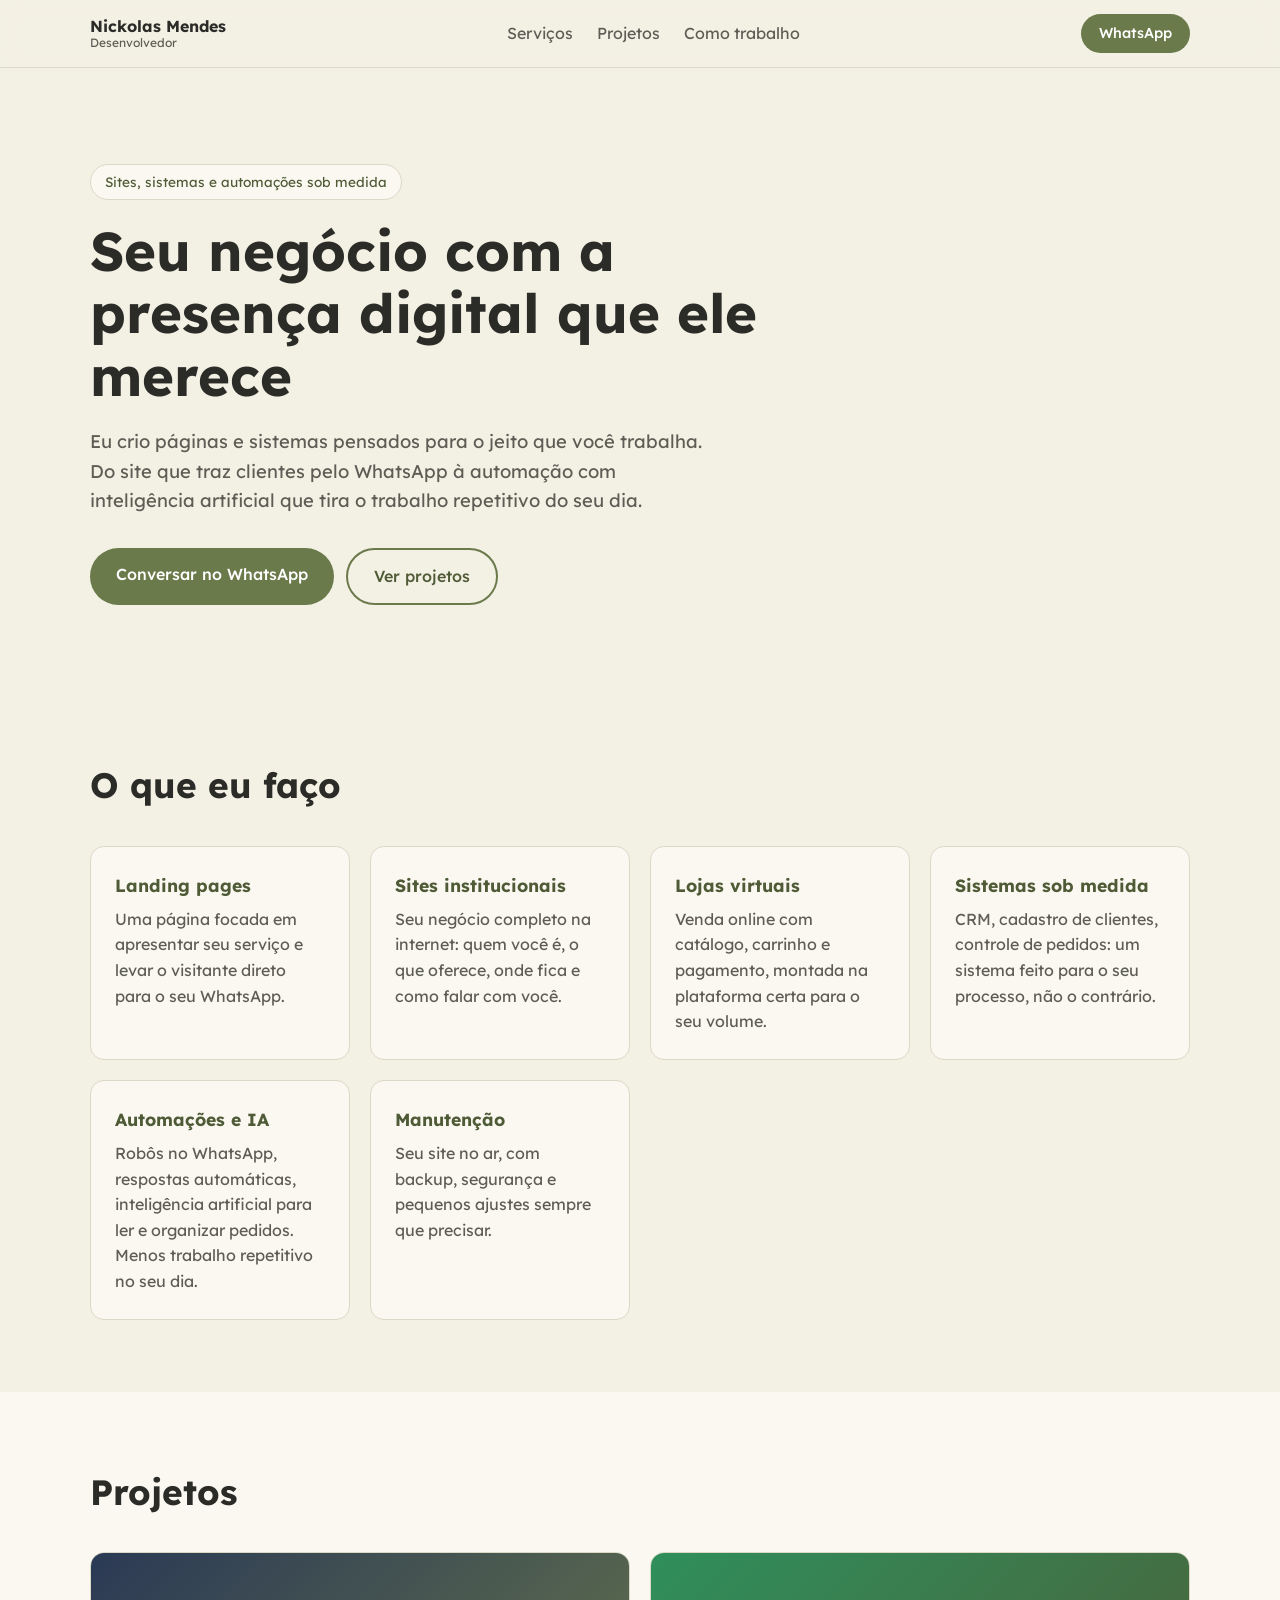
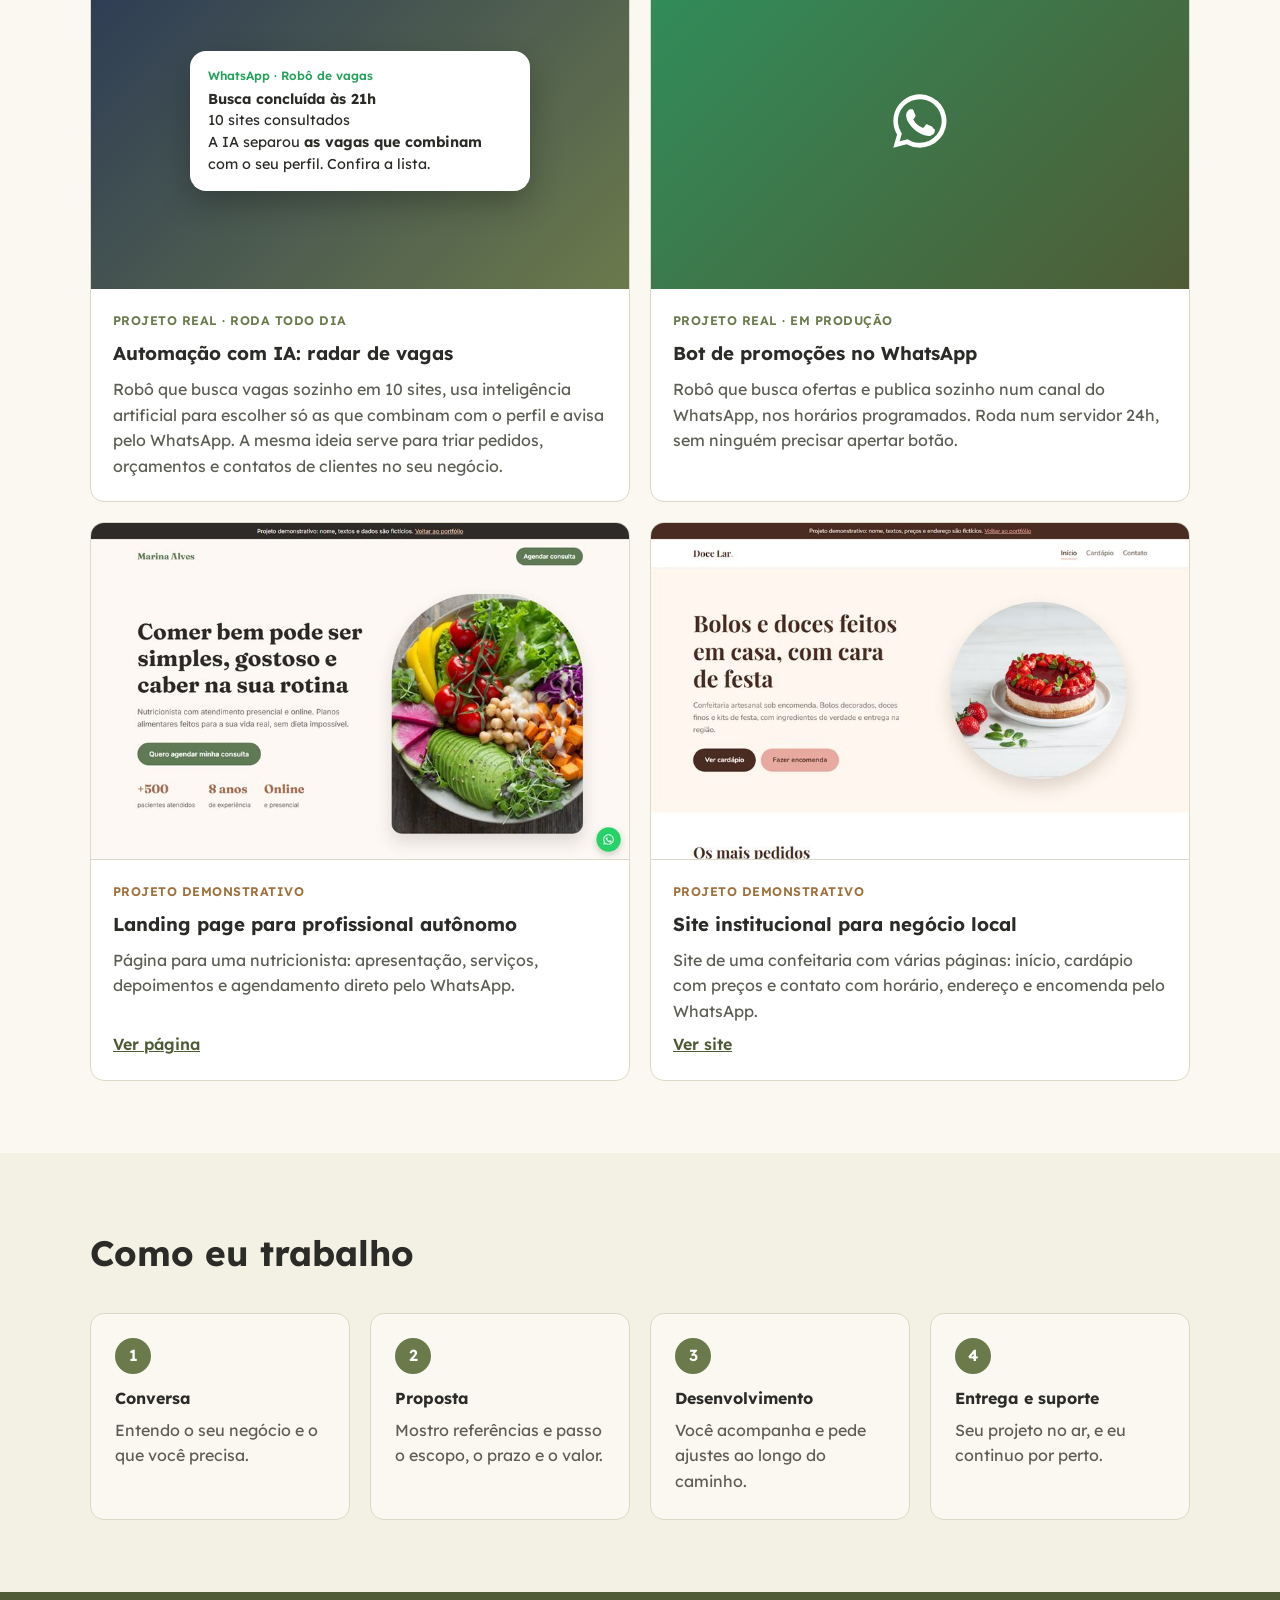
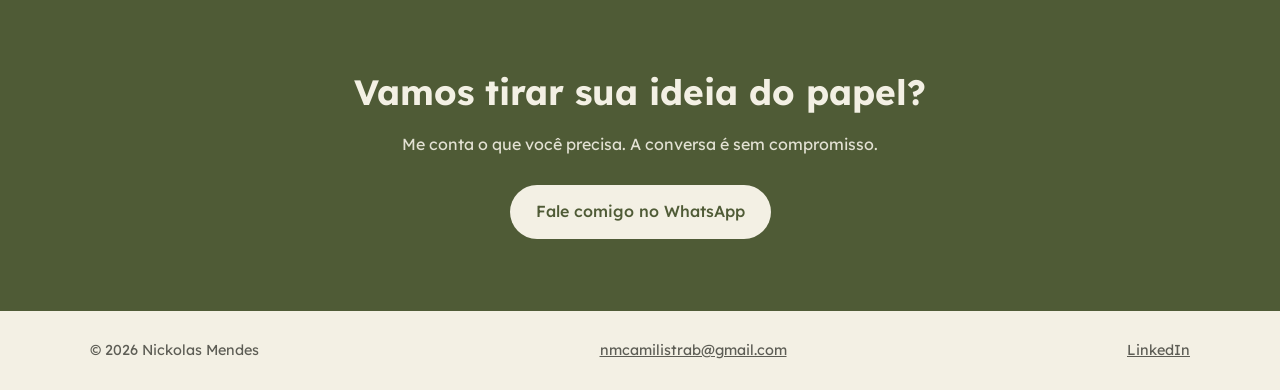
==== public/index.html @ 3e481724 "Portfólio freelance: página principal, demos e deploy na Cloudflare Co-Authored-By: Claude Opus 5.5 " ====
<!doctype html>
<html lang="pt-BR">
<head>
  <meta charset="utf-8">
  <meta name="viewport" content="width=device-width, initial-scale=1">
  <title>Nickolas Mendes | Sites e sistemas para o seu negócio</title>
  <meta name="description" content="Desenvolvedor que cria sites, landing pages, sistemas e automações sob medida para pequenos negócios e profissionais autônomos.">
  <link rel="preconnect" href="https://fonts.googleapis.com">
  <link rel="preconnect" href="https://fonts.gstatic.com" crossorigin>
  <link href="https://fonts.googleapis.com/css2?family=Lexend:wght@400;500;600;700&display=swap" rel="stylesheet">
  <link rel="stylesheet" href="style.css">
</head>
<body>
  <header class="topo">
    <div class="container topo__linha">
      <a class="marca" href="#">Nickolas Mendes<span>Desenvolvedor</span></a>
      <nav class="menu">
        <a href="#servicos">Serviços</a>
        <a href="#projetos">Projetos</a>
        <a href="#como-trabalho">Como trabalho</a>
      </nav>
      <a class="botao botao--pequeno" href="https://wa.me/5511910465371?text=Ol%C3%A1%20Nickolas%2C%20vi%20seu%20portf%C3%B3lio" target="_blank" rel="noopener">WhatsApp</a>
    </div>
  </header>

  <main>
    <section class="hero">
      <div class="container">
        <p class="selo">Sites, sistemas e automações sob medida</p>
        <h1>Seu negócio com a presença digital que ele merece</h1>
        <p class="hero__texto">Eu crio páginas e sistemas pensados para o jeito que você trabalha. Do site que traz clientes pelo WhatsApp à automação com inteligência artificial que tira o trabalho repetitivo do seu dia.</p>
        <div class="hero__acoes">
          <a class="botao" href="https://wa.me/5511910465371?text=Ol%C3%A1%20Nickolas%2C%20quero%20conversar%20sobre%20um%20projeto" target="_blank" rel="noopener">Conversar no WhatsApp</a>
          <a class="botao botao--contorno" href="#projetos">Ver projetos</a>
        </div>
      </div>
    </section>

    <section id="servicos" class="secao">
      <div class="container">
        <h2>O que eu faço</h2>
        <div class="grade grade--3">
          <article class="card">
            <h3>Landing pages</h3>
            <p>Uma página focada em apresentar seu serviço e levar o visitante direto para o seu WhatsApp.</p>
          </article>
          <article class="card">
            <h3>Sites institucionais</h3>
            <p>Seu negócio completo na internet: quem você é, o que oferece, onde fica e como falar com você.</p>
          </article>
          <article class="card">
            <h3>Lojas virtuais</h3>
            <p>Venda online com catálogo, carrinho e pagamento, montada na plataforma certa para o seu volume.</p>
          </article>
          <article class="card">
            <h3>Sistemas sob medida</h3>
            <p>CRM, cadastro de clientes, controle de pedidos: um sistema feito para o seu processo, não o contrário.</p>
          </article>
          <article class="card">
            <h3>Automações e IA</h3>
            <p>Robôs no WhatsApp, respostas automáticas, inteligência artificial para ler e organizar pedidos. Menos trabalho repetitivo no seu dia.</p>
          </article>
          <article class="card">
            <h3>Manutenção</h3>
            <p>Seu site no ar, com backup, segurança e pequenos ajustes sempre que precisar.</p>
          </article>
        </div>
      </div>
    </section>

    <section id="projetos" class="secao secao--clara">
      <div class="container">
        <h2>Projetos</h2>
        <div class="grade grade--2">
          <article class="projeto">
            <div class="projeto__capa projeto__capa--ia" aria-hidden="true">
              <div class="notif">
                <p class="notif__app">WhatsApp · Robô de vagas</p>
                <p><strong>Busca concluída às 21h</strong></p>
                <p>10 sites consultados</p>
                <p>A IA separou <strong>as vagas que combinam</strong> com o seu perfil. Confira a lista.</p>
              </div>
            </div>
            <div class="projeto__corpo">
              <p class="etiqueta">Projeto real · roda todo dia</p>
              <h3>Automação com IA: radar de vagas</h3>
              <p>Robô que busca vagas sozinho em 10 sites, usa inteligência artificial para escolher só as que combinam com o perfil e avisa pelo WhatsApp. A mesma ideia serve para triar pedidos, orçamentos e contatos de clientes no seu negócio.</p>
            </div>
          </article>
          <article class="projeto">
            <div class="projeto__capa projeto__capa--bot" aria-hidden="true"><svg width="64" height="64" viewBox="0 0 24 24" fill="#fff"><path d="M12 2a10 10 0 0 0-8.6 15.1L2 22l5-1.3A10 10 0 1 0 12 2Zm0 18.2c-1.5 0-3-.4-4.3-1.2l-.3-.2-3 .8.8-2.9-.2-.3A8.2 8.2 0 1 1 12 20.2Zm4.5-6.1c-.2-.1-1.5-.7-1.7-.8-.2-.1-.4-.1-.6.1l-.8 1c-.1.2-.3.2-.5.1a6.7 6.7 0 0 1-3.3-2.9c-.3-.4.2-.4.7-1.4.1-.2 0-.3 0-.4l-.8-1.8c-.2-.5-.4-.4-.6-.4h-.5a1 1 0 0 0-.7.3 3 3 0 0 0-.9 2.2 5.2 5.2 0 0 0 1.1 2.8 11.9 11.9 0 0 0 4.6 4c1.7.7 2.4.8 3.2.7.5-.1 1.5-.6 1.7-1.2.2-.6.2-1.1.2-1.2-.1-.1-.3-.2-.5-.3Z"/></svg></div>
            <div class="projeto__corpo">
              <p class="etiqueta">Projeto real · em produção</p>
              <h3>Bot de promoções no WhatsApp</h3>
              <p>Robô que busca ofertas e publica sozinho num canal do WhatsApp, nos horários programados. Roda num servidor 24h, sem ninguém precisar apertar botão.</p>
            </div>
          </article>
          <article class="projeto">
            <img class="projeto__capa projeto__capa--img" src="img/nutricionista.jpg" alt="Landing page de demonstração de uma nutricionista" loading="lazy">
            <div class="projeto__corpo">
              <p class="etiqueta etiqueta--demo">Projeto demonstrativo</p>
              <h3>Landing page para profissional autônomo</h3>
              <p>Página para uma nutricionista: apresentação, serviços, depoimentos e agendamento direto pelo WhatsApp.</p>
              <a class="link" href="demos/nutricionista/">Ver página</a>
            </div>
          </article>
          <article class="projeto">
            <img class="projeto__capa projeto__capa--img" src="img/confeitaria.jpg" alt="Site de demonstração de uma confeitaria" loading="lazy">
            <div class="projeto__corpo">
              <p class="etiqueta etiqueta--demo">Projeto demonstrativo</p>
              <h3>Site institucional para negócio local</h3>
              <p>Site de uma confeitaria com várias páginas: início, cardápio com preços e contato com horário, endereço e encomenda pelo WhatsApp.</p>
              <a class="link" href="demos/confeitaria/">Ver site</a>
            </div>
          </article>
        </div>
      </div>
    </section>

    <section id="como-trabalho" class="secao">
      <div class="container">
        <h2>Como eu trabalho</h2>
        <ol class="passos">
          <li><strong>Conversa</strong><span>Entendo o seu negócio e o que você precisa.</span></li>
          <li><strong>Proposta</strong><span>Mostro referências e passo o escopo, o prazo e o valor.</span></li>
          <li><strong>Desenvolvimento</strong><span>Você acompanha e pede ajustes ao longo do caminho.</span></li>
          <li><strong>Entrega e suporte</strong><span>Seu projeto no ar, e eu continuo por perto.</span></li>
        </ol>
      </div>
    </section>

    <section class="chamada">
      <div class="container">
        <h2>Vamos tirar sua ideia do papel?</h2>
        <p>Me conta o que você precisa. A conversa é sem compromisso.</p>
        <a class="botao botao--claro" href="https://wa.me/5511910465371?text=Ol%C3%A1%20Nickolas%2C%20quero%20conversar%20sobre%20um%20projeto" target="_blank" rel="noopener">Fale comigo no WhatsApp</a>
      </div>
    </section>
  </main>

  <footer class="rodape">
    <div class="container rodape__linha">
      <span>© 2026 Nickolas Mendes</span>
      <a href="mailto:nmcamilistrab@gmail.com">nmcamilistrab@gmail.com</a>
      <a href="https://www.linkedin.com/in/nickolas-mendes" target="_blank" rel="noopener">LinkedIn</a>
    </div>
  </footer>
</body>
</html>
---- public/style.css ----
:root {
  --creme: #f3f0e4;
  --creme-claro: #faf8f1;
  --oliva: #6b7a4b;
  --oliva-escuro: #4f5b36;
  --texto: #2b2b28;
  --texto-suave: #5d5d55;
  --borda: #dcd8c6;
  --raio: 14px;
}

* { box-sizing: border-box; margin: 0; padding: 0; }

body {
  font-family: "Lexend", system-ui, sans-serif;
  background: var(--creme);
  color: var(--texto);
  line-height: 1.6;
}

a { color: inherit; }

.container { width: min(1100px, 100% - 32px); margin-inline: auto; }

/* Topo */
.topo { position: sticky; top: 0; background: rgba(243, 240, 228, .92); backdrop-filter: blur(8px); border-bottom: 1px solid var(--borda); z-index: 10; }
.topo__linha { display: flex; align-items: center; justify-content: space-between; gap: 16px; padding: 14px 0; }
.marca { font-weight: 700; text-decoration: none; display: flex; flex-direction: column; line-height: 1.1; }
.marca span { font-size: .75rem; font-weight: 400; color: var(--texto-suave); }
.menu { display: flex; gap: 24px; }
.menu a { text-decoration: none; color: var(--texto-suave); }
.menu a:hover { color: var(--oliva-escuro); }

/* Botões */
.botao { display: inline-block; background: var(--oliva); color: #fff; text-decoration: none; padding: 14px 26px; border-radius: 999px; font-weight: 500; transition: background .2s; }
.botao:hover { background: var(--oliva-escuro); }
.botao--pequeno { padding: 8px 18px; font-size: .9rem; }
.botao--contorno { background: transparent; color: var(--oliva-escuro); border: 2px solid var(--oliva); }
.botao--contorno:hover { background: var(--oliva); color: #fff; }
.botao--claro { background: var(--creme); color: var(--oliva-escuro); }
.botao--claro:hover { background: #fff; }

/* Hero */
.hero { padding: 96px 0 80px; }
.selo { display: inline-block; background: var(--creme-claro); border: 1px solid var(--borda); padding: 6px 14px; border-radius: 999px; font-size: .85rem; color: var(--oliva-escuro); margin-bottom: 20px; }
.hero h1 { font-size: clamp(2rem, 5vw, 3.4rem); line-height: 1.15; max-width: 760px; }
.hero__texto { font-size: 1.15rem; color: var(--texto-suave); max-width: 620px; margin: 20px 0 32px; }
.hero__acoes { display: flex; gap: 12px; flex-wrap: wrap; }

/* Seções */
.secao { padding: 72px 0; }
.secao--clara { background: var(--creme-claro); }
.secao h2 { font-size: clamp(1.6rem, 3.5vw, 2.2rem); margin-bottom: 32px; }
.grade { display: grid; gap: 20px; }
.grade--3 { grid-template-columns: repeat(auto-fit, minmax(260px, 1fr)); }
.grade--2 { grid-template-columns: repeat(2, 1fr); }

.card { background: var(--creme-claro); border: 1px solid var(--borda); border-radius: var(--raio); padding: 24px; }
.card h3 { font-size: 1.1rem; margin-bottom: 8px; color: var(--oliva-escuro); }
.card p { color: var(--texto-suave); }

/* Projetos */
.projeto { background: #fff; border: 1px solid var(--borda); border-radius: var(--raio); overflow: hidden; display: flex; flex-direction: column; }
.projeto__capa { aspect-ratio: 8 / 5; display: grid; place-items: center; color: #fff; font-weight: 600; font-size: 1.3rem; }
.projeto__capa--ia { background: linear-gradient(135deg, #2b3a55, #6b7a4b); padding: 24px; }
.notif { background: #fff; color: var(--texto); border-radius: 16px; padding: 16px 18px; max-width: 340px; font-size: .9rem; font-weight: 400; line-height: 1.5; box-shadow: 0 12px 30px rgba(0,0,0,.25); }
.notif__app { font-size: .75rem; color: #25a35a; font-weight: 600; margin-bottom: 4px; }
.projeto__capa--bot { background: linear-gradient(135deg, #2f8f5b, #4f5b36); }
.projeto__capa--img { width: 100%; height: auto; aspect-ratio: 8 / 5; object-fit: cover; object-position: top; border-bottom: 1px solid var(--borda); }
.projeto__corpo { padding: 22px; display: flex; flex-direction: column; gap: 8px; flex: 1; }
.projeto__corpo p { color: var(--texto-suave); }
.etiqueta { font-size: .78rem; font-weight: 600; text-transform: uppercase; letter-spacing: .04em; color: var(--oliva) !important; }
.etiqueta--demo { color: #a0703a !important; }
.link { margin-top: auto; color: var(--oliva-escuro); font-weight: 600; }

/* Passos */
.passos { list-style: none; counter-reset: passo; display: grid; gap: 20px; grid-template-columns: repeat(auto-fit, minmax(220px, 1fr)); }
.passos li { counter-increment: passo; background: var(--creme-claro); border: 1px solid var(--borda); border-radius: var(--raio); padding: 24px; display: flex; flex-direction: column; gap: 6px; }
.passos li::before { content: counter(passo); width: 36px; height: 36px; border-radius: 50%; background: var(--oliva); color: #fff; display: grid; place-items: center; font-weight: 600; margin-bottom: 6px; }
.passos span { color: var(--texto-suave); }

/* Chamada final */
.chamada { background: var(--oliva-escuro); color: var(--creme); text-align: center; padding: 72px 0; }
.chamada h2 { font-size: clamp(1.6rem, 3.5vw, 2.2rem); }
.chamada p { margin: 12px 0 28px; opacity: .9; }

/* Rodapé */
.rodape { padding: 28px 0; font-size: .9rem; color: var(--texto-suave); }
.rodape__linha { display: flex; gap: 24px; flex-wrap: wrap; justify-content: space-between; }

@media (max-width: 720px) {
  .menu { display: none; }
  .grade--2 { grid-template-columns: 1fr; }
  .hero { padding: 64px 0 56px; }
}
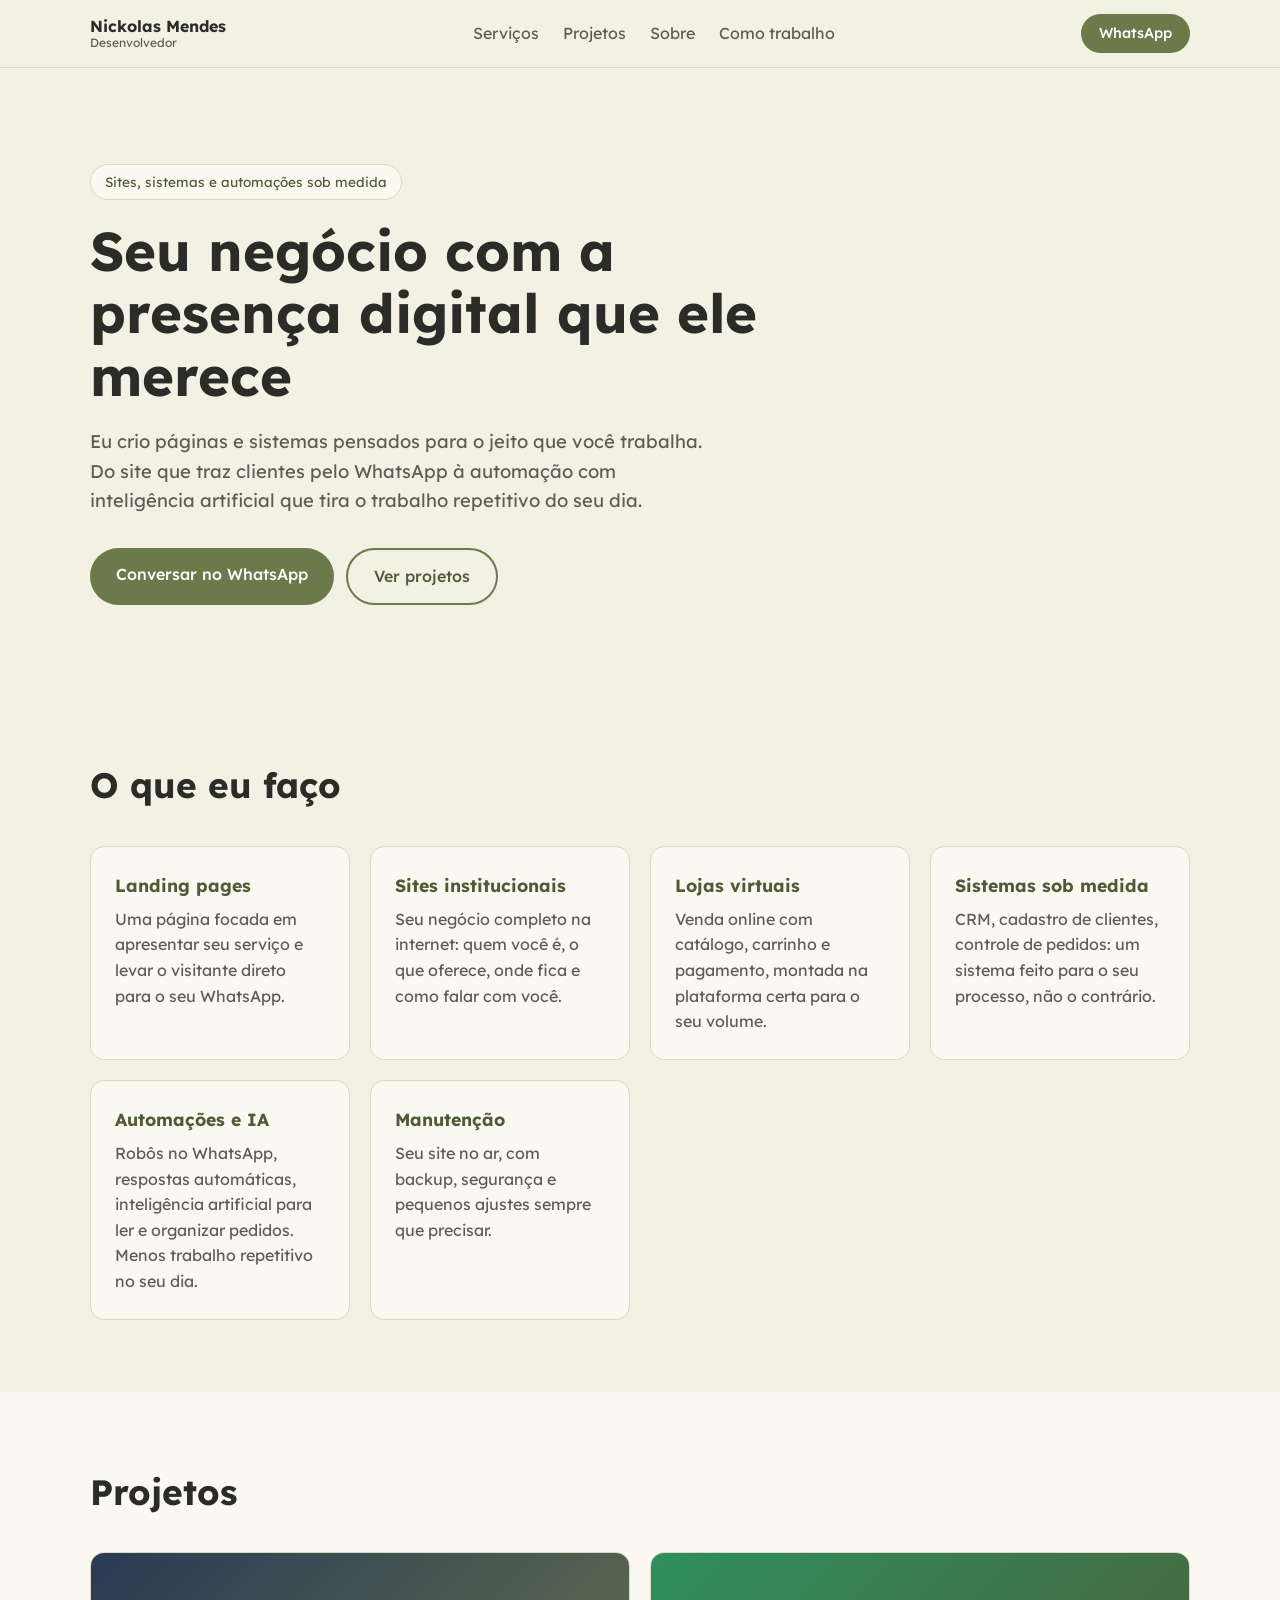
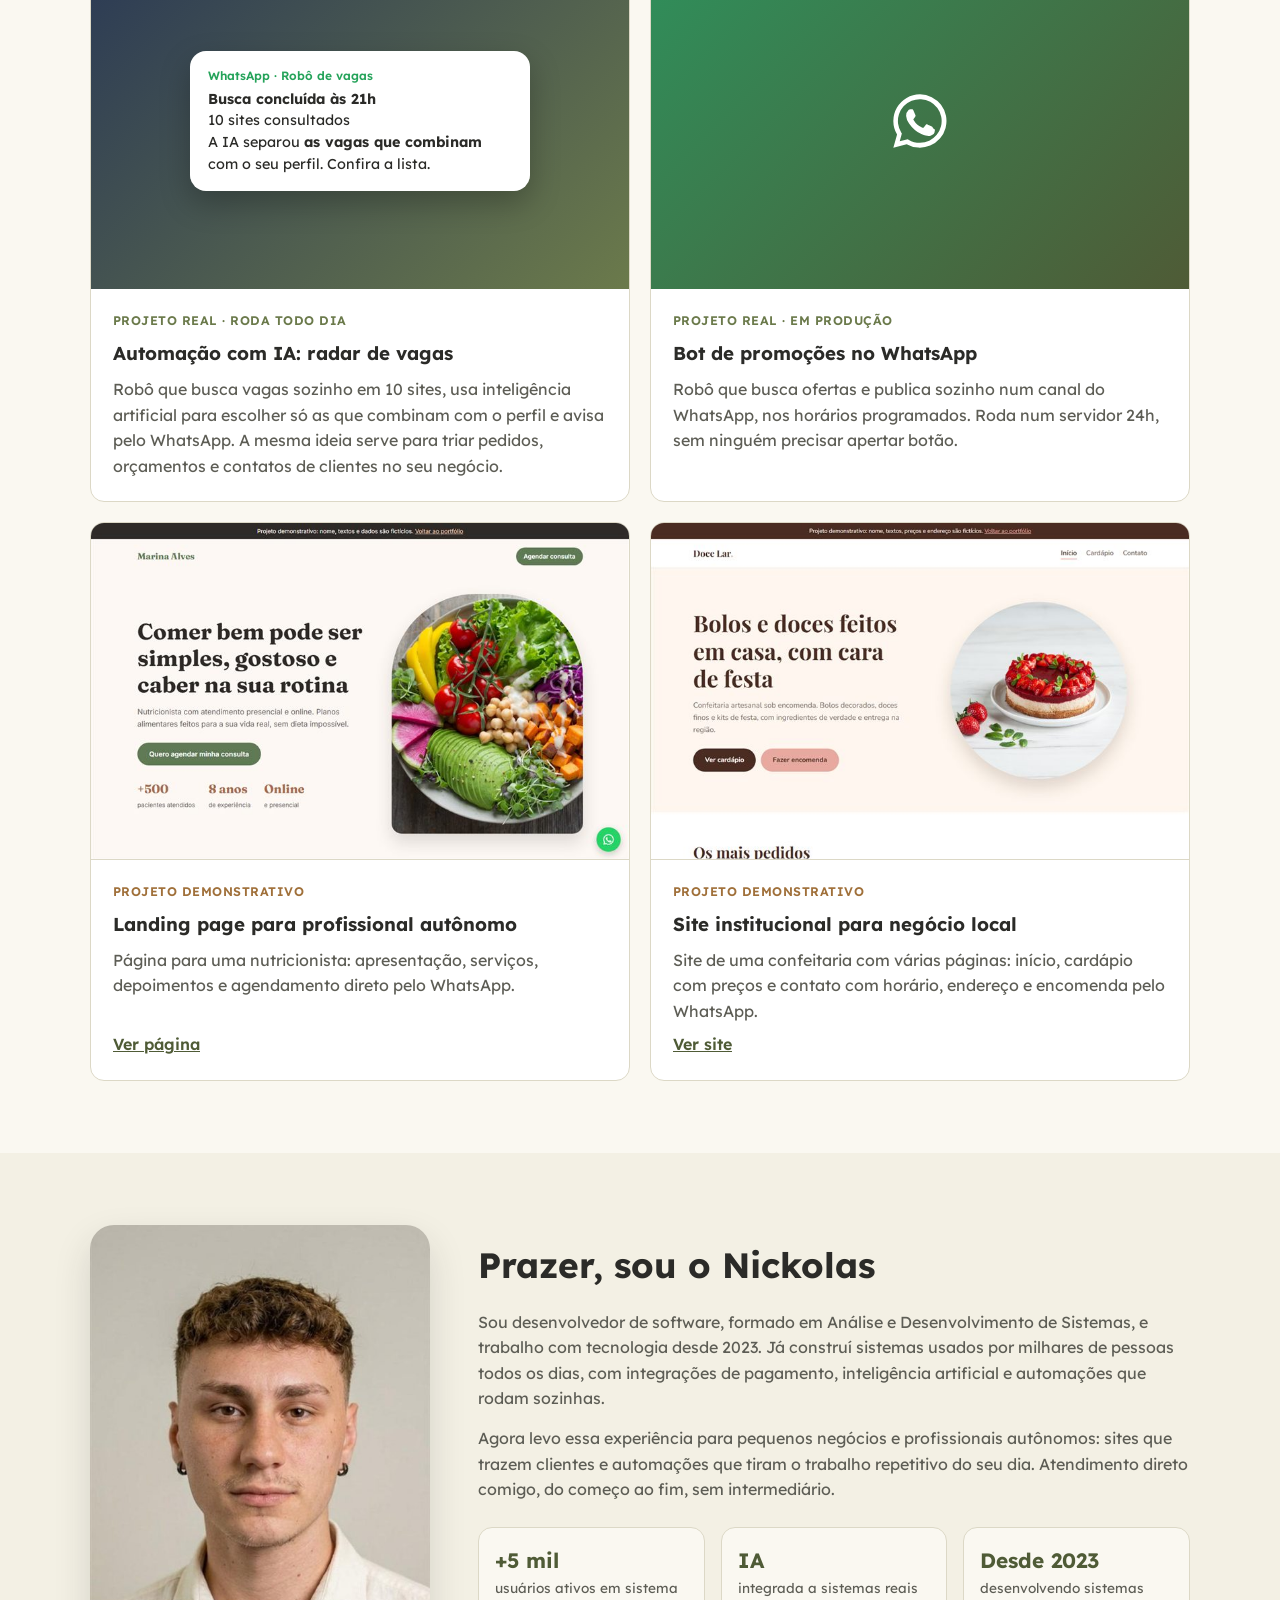
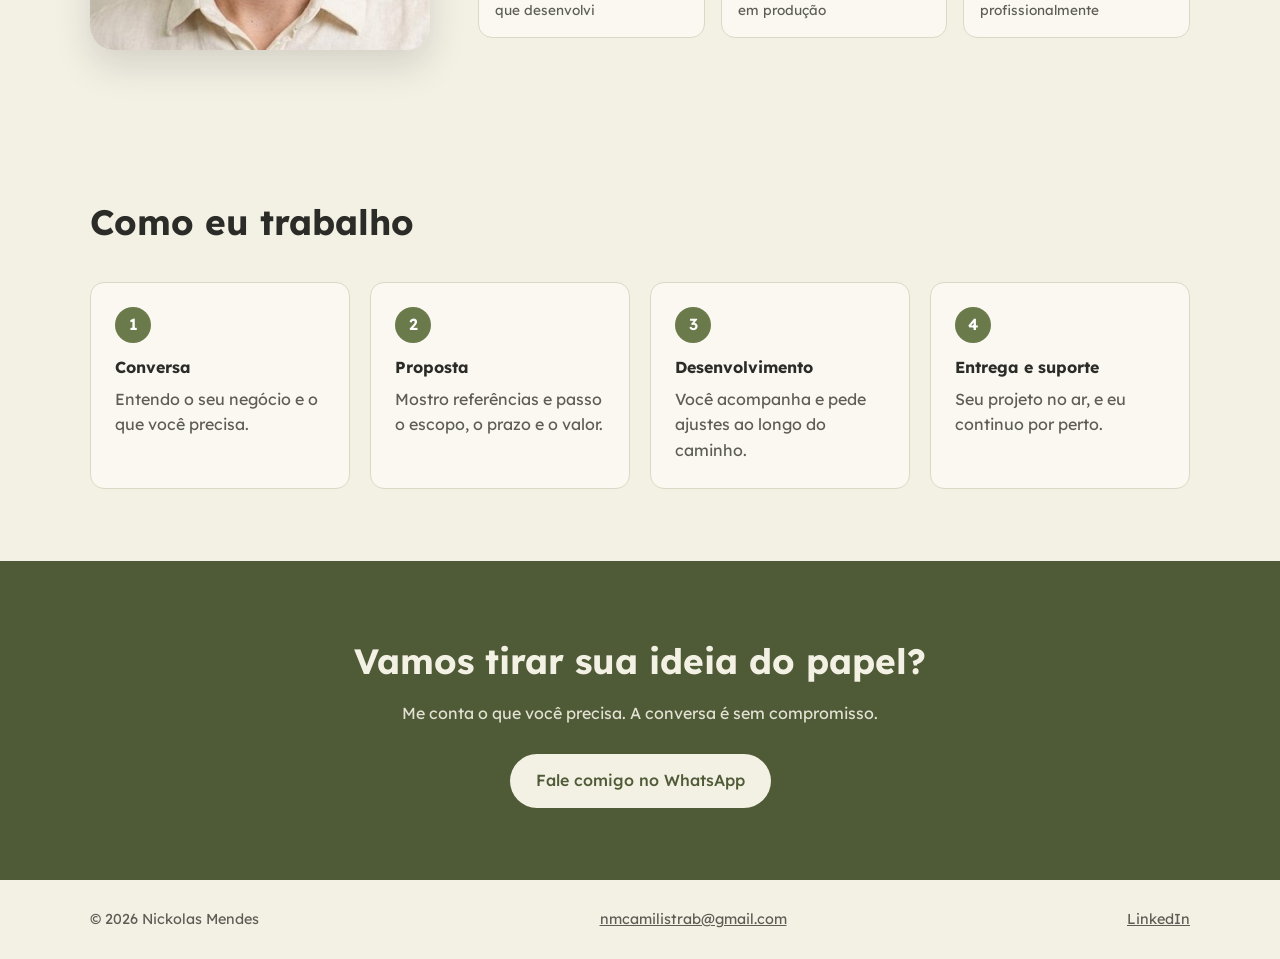
==== commit 5fe76bf7: "Adiciona seção Sobre mim com foto Co-Authored-By: Claude Opus 5.5 <noreply@anthropic.com>" ====
--- a/public/index.html
+++ b/public/index.html
@@ -5,6 +5,16 @@
   <meta name="viewport" content="width=device-width, initial-scale=1">
   <title>Nickolas Mendes | Sites e sistemas para o seu negócio</title>
   <meta name="description" content="Desenvolvedor que cria sites, landing pages, sistemas e automações sob medida para pequenos negócios e profissionais autônomos.">
+  <link rel="icon" href="/favicon.svg" type="image/svg+xml">
+  <meta property="og:type" content="website">
+  <meta property="og:locale" content="pt_BR">
+  <meta property="og:url" content="https://projetos-desenvolvimento.nickolas-196.workers.dev/">
+  <meta property="og:title" content="Nickolas Mendes | Sites, sistemas e automações com IA">
+  <meta property="og:description" content="Landing pages, sites, lojas virtuais e robôs de WhatsApp para o seu negócio. Veja os projetos e fale comigo.">
+  <meta property="og:image" content="https://projetos-desenvolvimento.nickolas-196.workers.dev/img/og.jpg">
+  <meta property="og:image:width" content="1200">
+  <meta property="og:image:height" content="630">
+  <meta name="twitter:card" content="summary_large_image">
   <link rel="preconnect" href="https://fonts.googleapis.com">
   <link rel="preconnect" href="https://fonts.gstatic.com" crossorigin>
   <link href="https://fonts.googleapis.com/css2?family=Lexend:wght@400;500;600;700&display=swap" rel="stylesheet">
@@ -17,6 +27,7 @@
       <nav class="menu">
         <a href="#servicos">Serviços</a>
         <a href="#projetos">Projetos</a>
+        <a href="#sobre">Sobre</a>
         <a href="#como-trabalho">Como trabalho</a>
       </nav>
       <a class="botao botao--pequeno" href="https://wa.me/5511910465371?text=Ol%C3%A1%20Nickolas%2C%20vi%20seu%20portf%C3%B3lio" target="_blank" rel="noopener">WhatsApp</a>
@@ -117,6 +128,22 @@
       </div>
     </section>
 
+    <section id="sobre" class="secao">
+      <div class="container sobre">
+        <img class="sobre__foto" src="img/nickolas.jpg" alt="Foto de Nickolas Mendes" width="480" height="600" loading="lazy">
+        <div class="sobre__texto">
+          <h2>Prazer, sou o Nickolas</h2>
+          <p>Sou desenvolvedor de software, formado em Análise e Desenvolvimento de Sistemas, e trabalho com tecnologia desde 2023. Já construí sistemas usados por milhares de pessoas todos os dias, com integrações de pagamento, inteligência artificial e automações que rodam sozinhas.</p>
+          <p>Agora levo essa experiência para pequenos negócios e profissionais autônomos: sites que trazem clientes e automações que tiram o trabalho repetitivo do seu dia. Atendimento direto comigo, do começo ao fim, sem intermediário.</p>
+          <ul class="sobre__destaques">
+            <li><strong>+5 mil</strong><span>usuários ativos em sistema que desenvolvi</span></li>
+            <li><strong>IA</strong><span>integrada a sistemas reais em produção</span></li>
+            <li><strong>Desde 2023</strong><span>desenvolvendo sistemas profissionalmente</span></li>
+          </ul>
+        </div>
+      </div>
+    </section>
+
     <section id="como-trabalho" class="secao">
       <div class="container">
         <h2>Como eu trabalho</h2>
--- a/public/style.css
+++ b/public/style.css
@@ -73,6 +73,16 @@
 .etiqueta--demo { color: #a0703a !important; }
 .link { margin-top: auto; color: var(--oliva-escuro); font-weight: 600; }
 
+/* Sobre */
+.sobre { display: grid; grid-template-columns: 340px 1fr; gap: 48px; align-items: center; }
+.sobre__foto { width: 100%; height: auto; aspect-ratio: 4 / 5; object-fit: cover; border-radius: 24px; box-shadow: 0 16px 36px rgba(43, 43, 40, .15); }
+.sobre__texto h2 { margin-bottom: 16px; }
+.sobre__texto p { color: var(--texto-suave); margin-bottom: 14px; }
+.sobre__destaques { list-style: none; display: grid; grid-template-columns: repeat(3, 1fr); gap: 16px; margin-top: 24px; }
+.sobre__destaques li { background: var(--creme-claro); border: 1px solid var(--borda); border-radius: var(--raio); padding: 16px; display: flex; flex-direction: column; }
+.sobre__destaques strong { font-size: 1.3rem; color: var(--oliva-escuro); }
+.sobre__destaques span { font-size: .85rem; color: var(--texto-suave); }
+
 /* Passos */
 .passos { list-style: none; counter-reset: passo; display: grid; gap: 20px; grid-template-columns: repeat(auto-fit, minmax(220px, 1fr)); }
 .passos li { counter-increment: passo; background: var(--creme-claro); border: 1px solid var(--borda); border-radius: var(--raio); padding: 24px; display: flex; flex-direction: column; gap: 6px; }
@@ -91,5 +101,8 @@
 @media (max-width: 720px) {
   .menu { display: none; }
   .grade--2 { grid-template-columns: 1fr; }
+  .sobre { grid-template-columns: 1fr; gap: 28px; }
+  .sobre__foto { max-width: 280px; margin-inline: auto; }
+  .sobre__destaques { grid-template-columns: 1fr; }
   .hero { padding: 64px 0 56px; }
 }
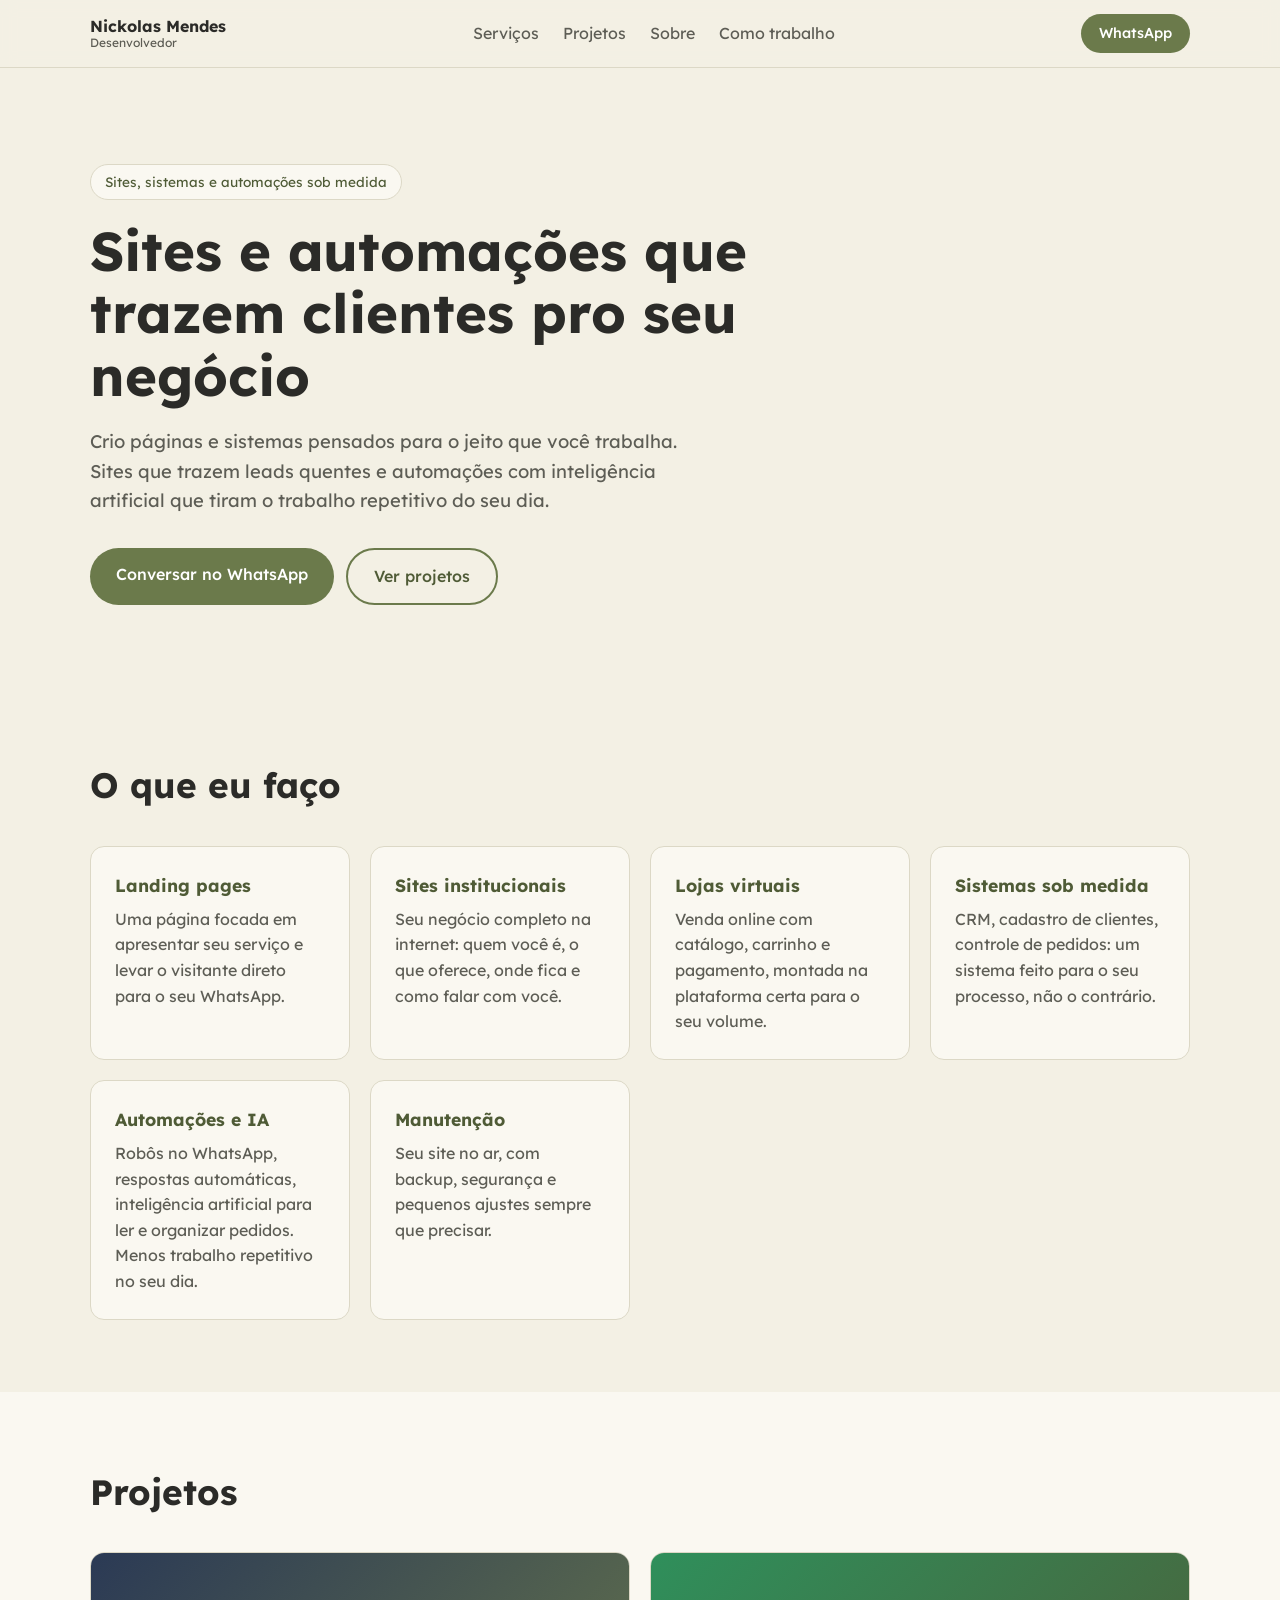
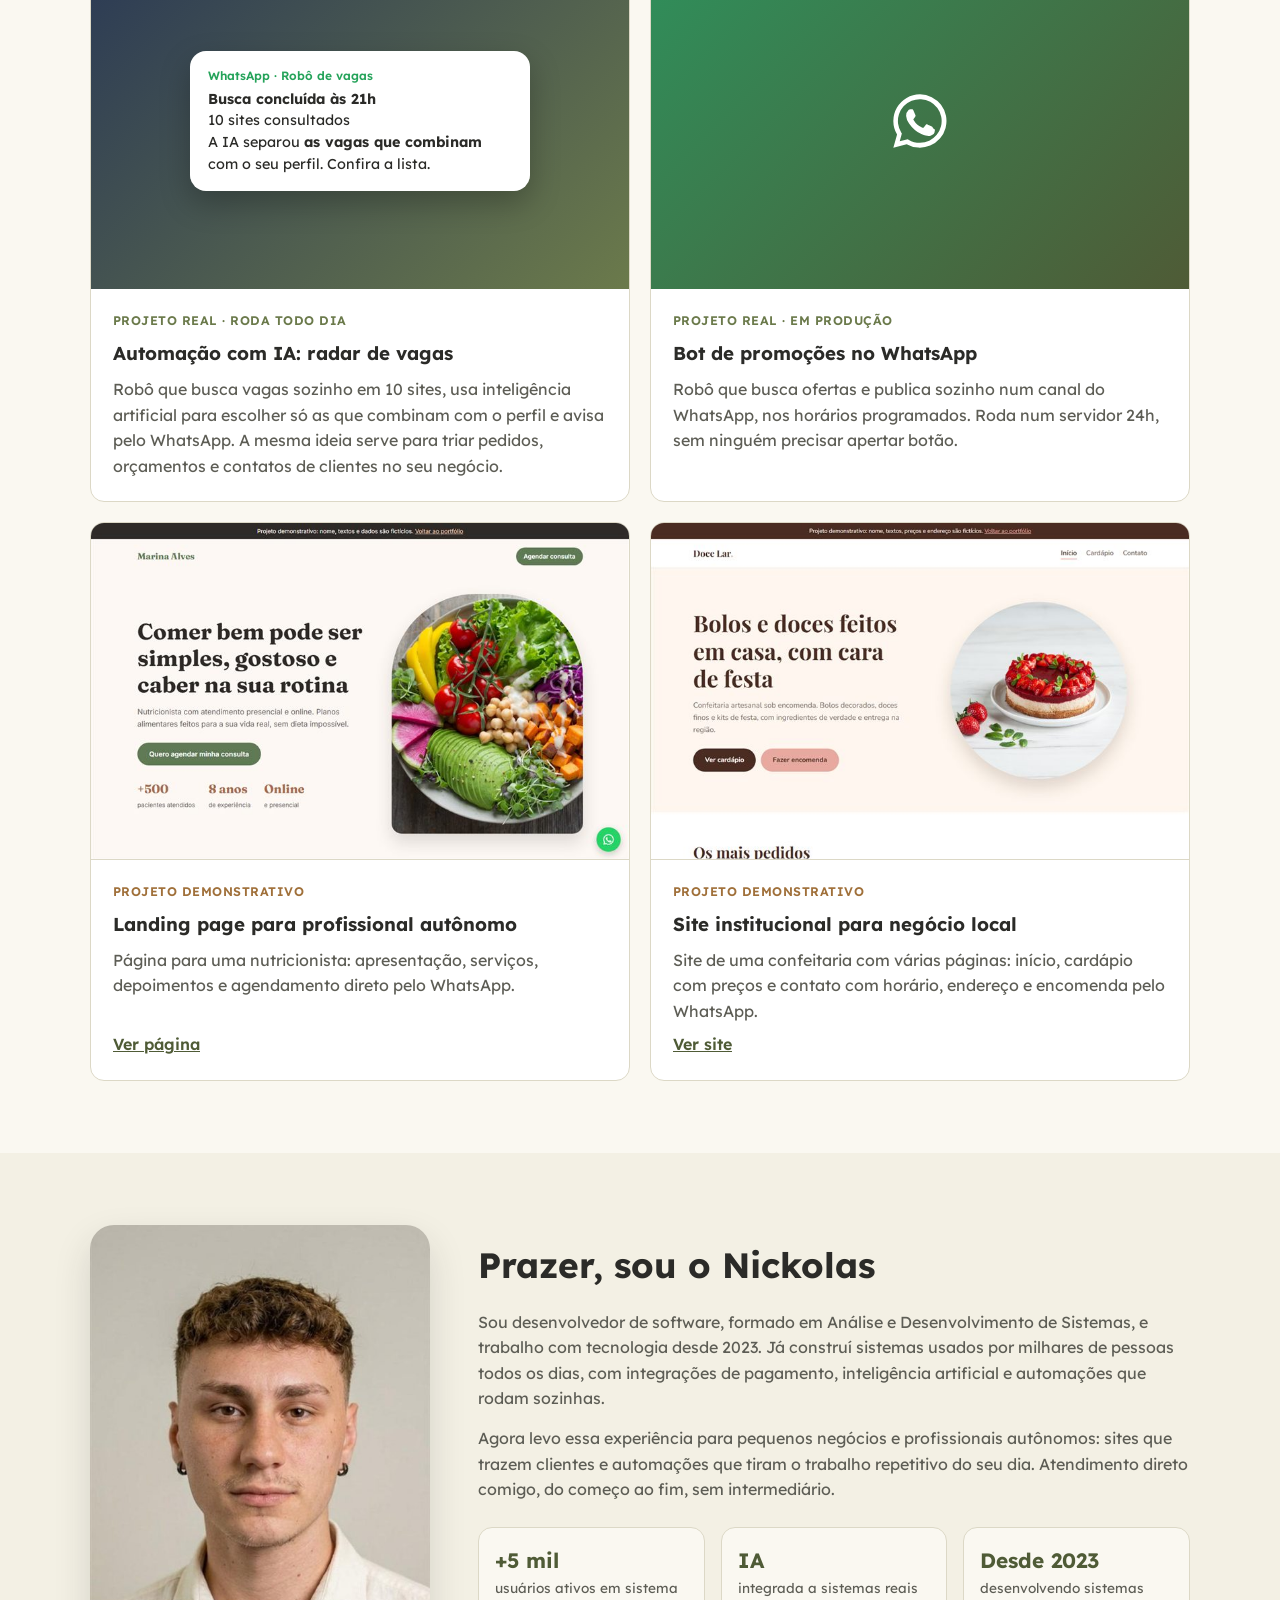
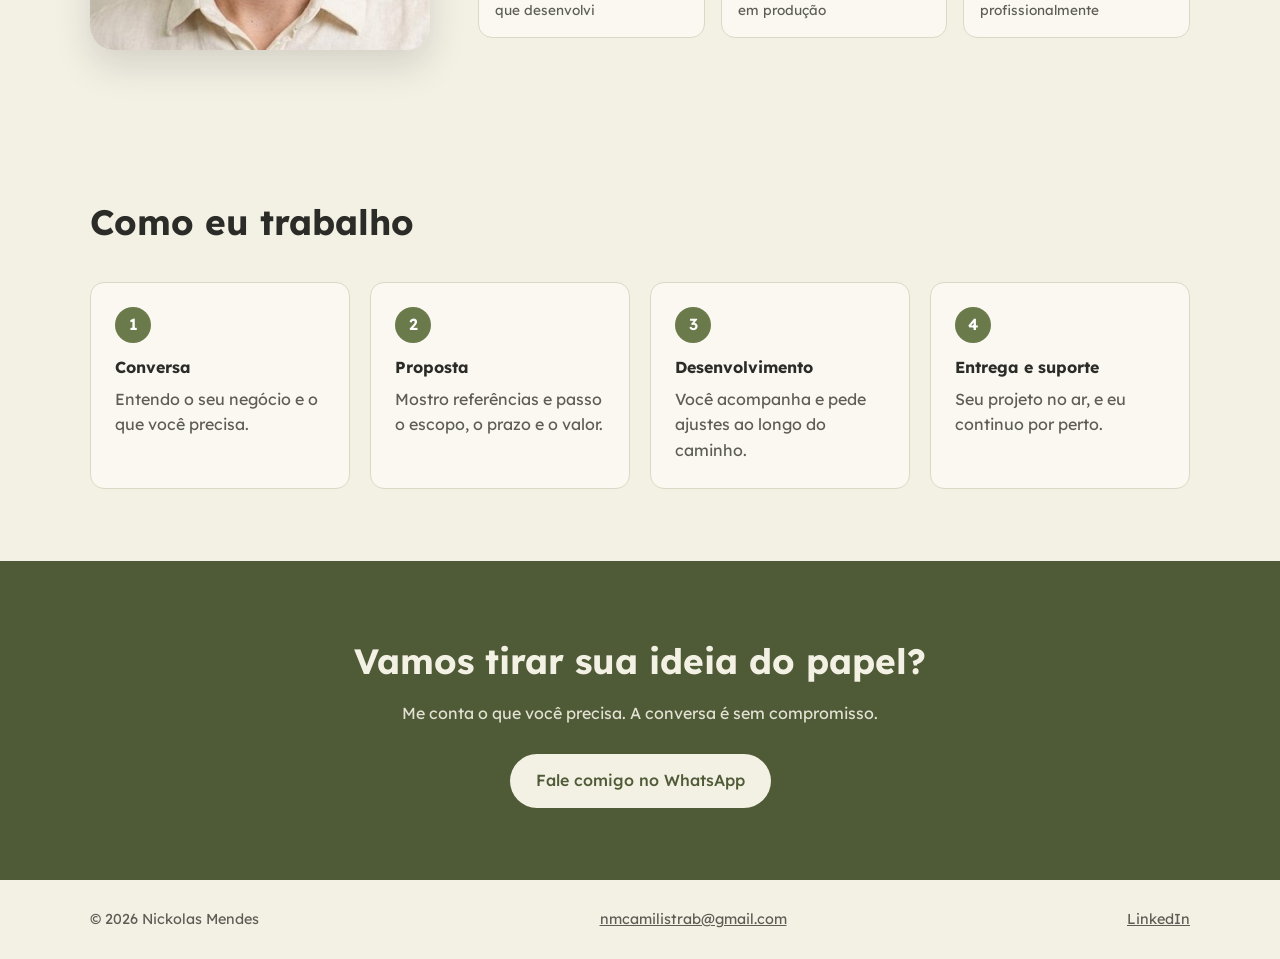
==== commit 51993831: "Novo título e texto de abertura Co-Authored-By: Claude Opus 5.5 <noreply@anthropic.com>" ====
--- a/public/index.html
+++ b/public/index.html
@@ -38,8 +38,8 @@
     <section class="hero">
       <div class="container">
         <p class="selo">Sites, sistemas e automações sob medida</p>
-        <h1>Seu negócio com a presença digital que ele merece</h1>
-        <p class="hero__texto">Eu crio páginas e sistemas pensados para o jeito que você trabalha. Do site que traz clientes pelo WhatsApp à automação com inteligência artificial que tira o trabalho repetitivo do seu dia.</p>
+        <h1>Sites e automações que trazem clientes pro seu negócio</h1>
+        <p class="hero__texto">Crio páginas e sistemas pensados para o jeito que você trabalha. Sites que trazem leads quentes e automações com inteligência artificial que tiram o trabalho repetitivo do seu dia.</p>
         <div class="hero__acoes">
           <a class="botao" href="https://wa.me/5511910465371?text=Ol%C3%A1%20Nickolas%2C%20quero%20conversar%20sobre%20um%20projeto" target="_blank" rel="noopener">Conversar no WhatsApp</a>
           <a class="botao botao--contorno" href="#projetos">Ver projetos</a>
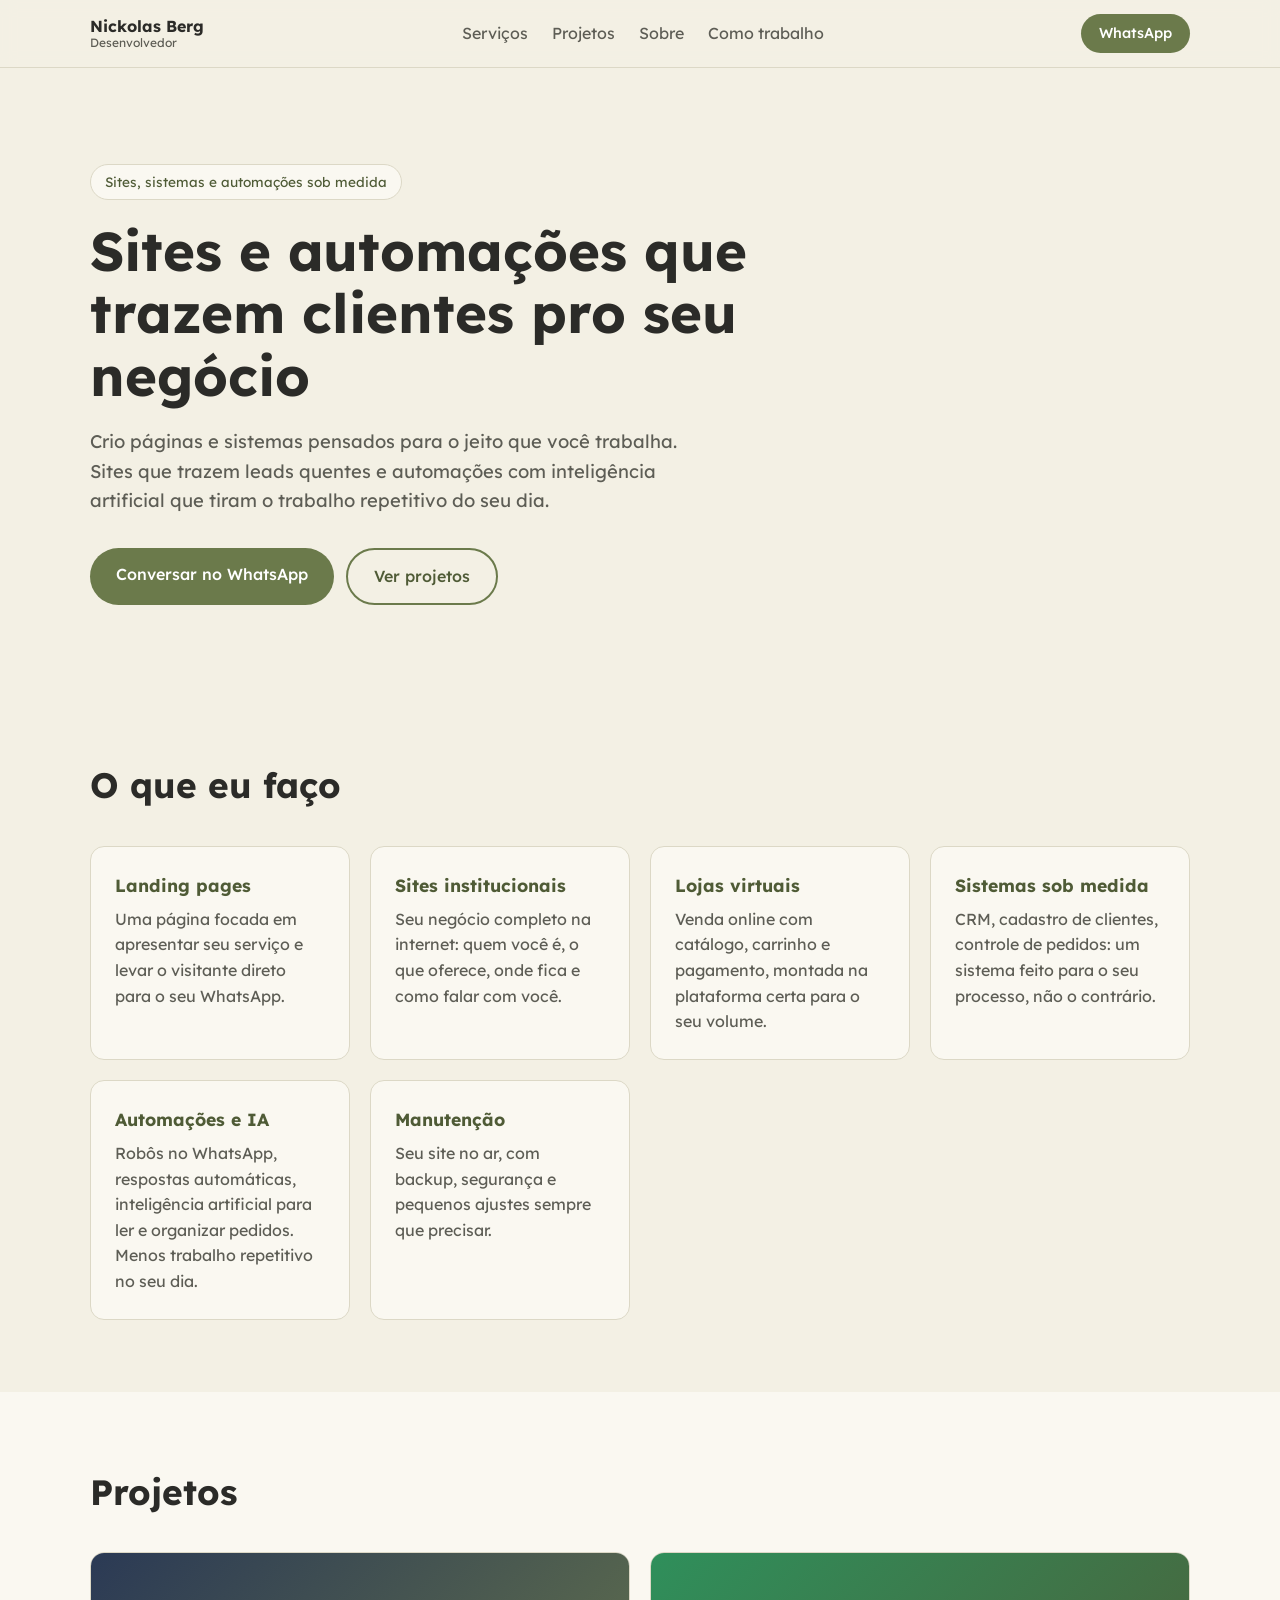
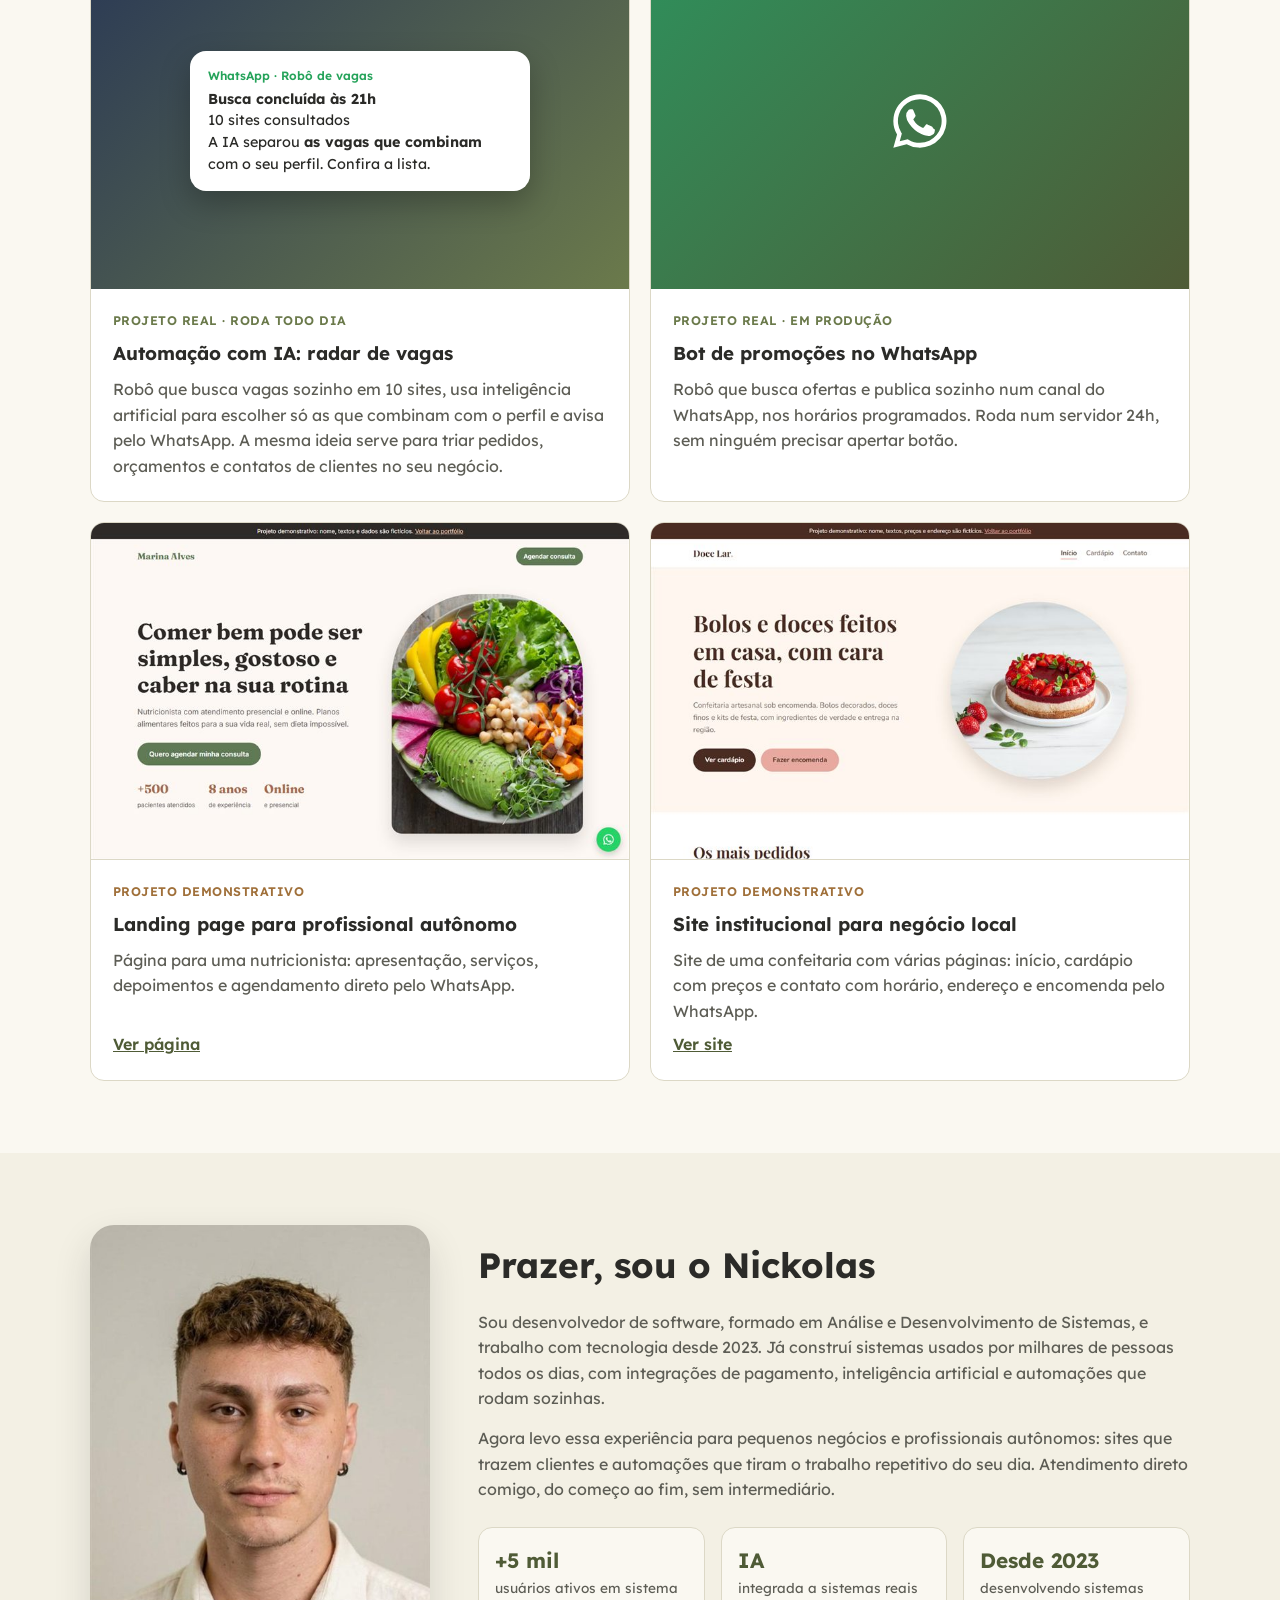
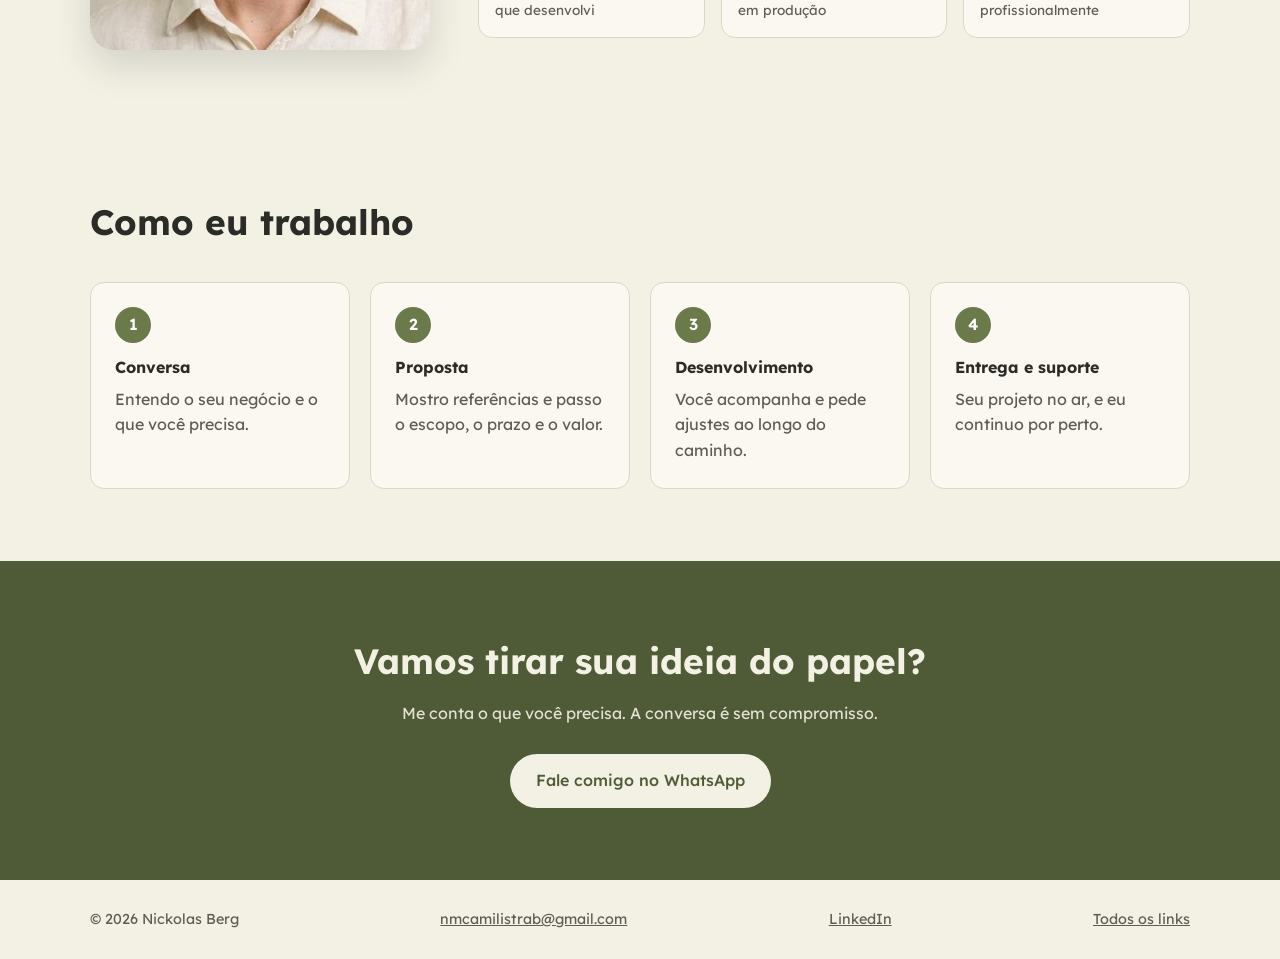
==== commit 71999587: "Nome profissional Nickolas Berg (título, rodapé, ícone e prévia de link) Co-Authored-By: Claude Opus" ====
--- a/public/index.html
+++ b/public/index.html
@@ -3,13 +3,15 @@
 <head>
   <meta charset="utf-8">
   <meta name="viewport" content="width=device-width, initial-scale=1">
-  <title>Nickolas Mendes | Sites e sistemas para o seu negócio</title>
+  <title>Nickolas Berg | Sites e sistemas para o seu negócio</title>
   <meta name="description" content="Desenvolvedor que cria sites, landing pages, sistemas e automações sob medida para pequenos negócios e profissionais autônomos.">
+  <meta name="google-site-verification" content="1fQed0s_VYl3PBwPAfYlMOjfjMxauWZHzg_ELLhV9YY">
+  <link rel="canonical" href="https://projetos-desenvolvimento.nickolas-196.workers.dev/">
   <link rel="icon" href="/favicon.svg" type="image/svg+xml">
   <meta property="og:type" content="website">
   <meta property="og:locale" content="pt_BR">
   <meta property="og:url" content="https://projetos-desenvolvimento.nickolas-196.workers.dev/">
-  <meta property="og:title" content="Nickolas Mendes | Sites, sistemas e automações com IA">
+  <meta property="og:title" content="Nickolas Berg | Sites, sistemas e automações com IA">
   <meta property="og:description" content="Landing pages, sites, lojas virtuais e robôs de WhatsApp para o seu negócio. Veja os projetos e fale comigo.">
   <meta property="og:image" content="https://projetos-desenvolvimento.nickolas-196.workers.dev/img/og.jpg">
   <meta property="og:image:width" content="1200">
@@ -23,7 +25,7 @@
 <body>
   <header class="topo">
     <div class="container topo__linha">
-      <a class="marca" href="#">Nickolas Mendes<span>Desenvolvedor</span></a>
+      <a class="marca" href="#">Nickolas Berg<span>Desenvolvedor</span></a>
       <nav class="menu">
         <a href="#servicos">Serviços</a>
         <a href="#projetos">Projetos</a>
@@ -130,7 +132,7 @@
 
     <section id="sobre" class="secao">
       <div class="container sobre">
-        <img class="sobre__foto" src="img/nickolas.jpg" alt="Foto de Nickolas Mendes" width="480" height="600" loading="lazy">
+        <img class="sobre__foto" src="img/nickolas.jpg" alt="Foto de Nickolas Berg" width="480" height="600" loading="lazy">
         <div class="sobre__texto">
           <h2>Prazer, sou o Nickolas</h2>
           <p>Sou desenvolvedor de software, formado em Análise e Desenvolvimento de Sistemas, e trabalho com tecnologia desde 2023. Já construí sistemas usados por milhares de pessoas todos os dias, com integrações de pagamento, inteligência artificial e automações que rodam sozinhas.</p>
@@ -167,9 +169,10 @@
 
   <footer class="rodape">
     <div class="container rodape__linha">
-      <span>© 2026 Nickolas Mendes</span>
+      <span>© 2026 Nickolas Berg</span>
       <a href="mailto:nmcamilistrab@gmail.com">nmcamilistrab@gmail.com</a>
       <a href="https://www.linkedin.com/in/nickolas-mendes" target="_blank" rel="noopener">LinkedIn</a>
+      <a href="https://nickolasberg.pages.dev">Todos os links</a>
     </div>
   </footer>
 </body>
